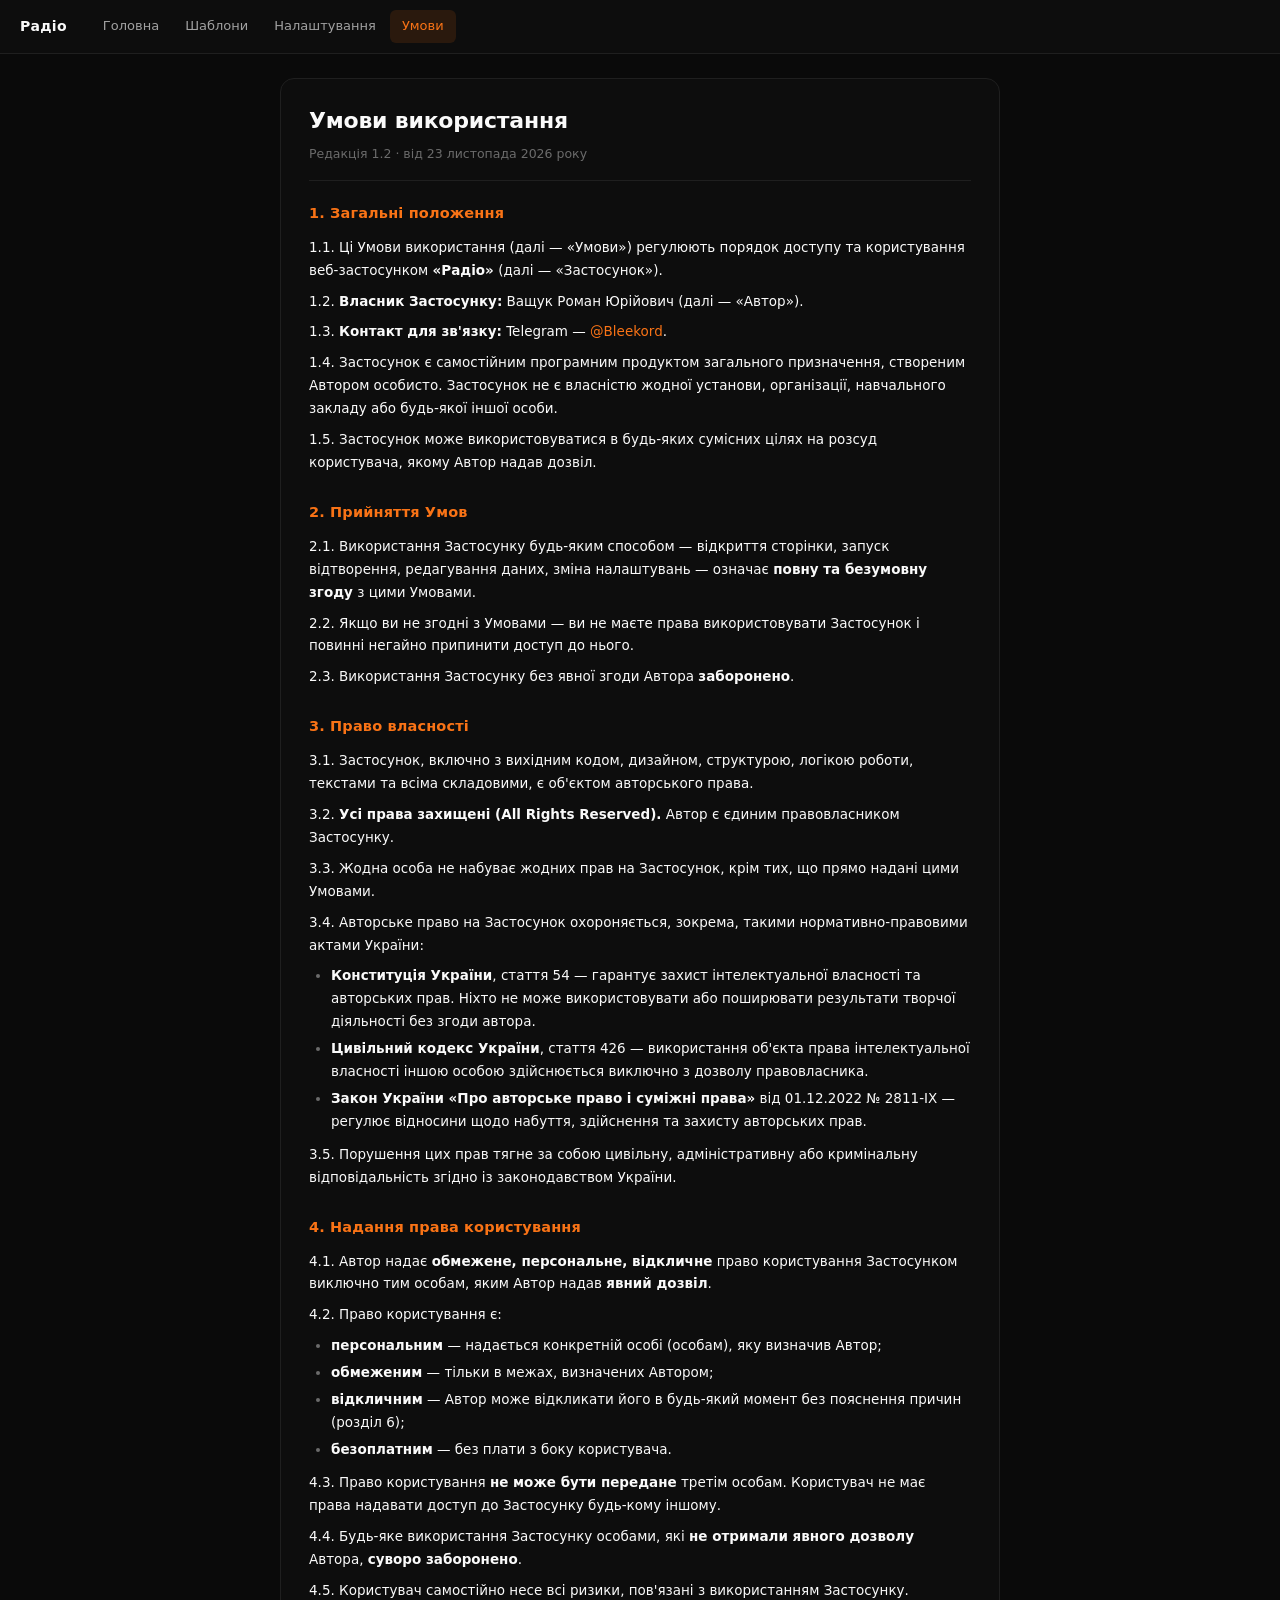
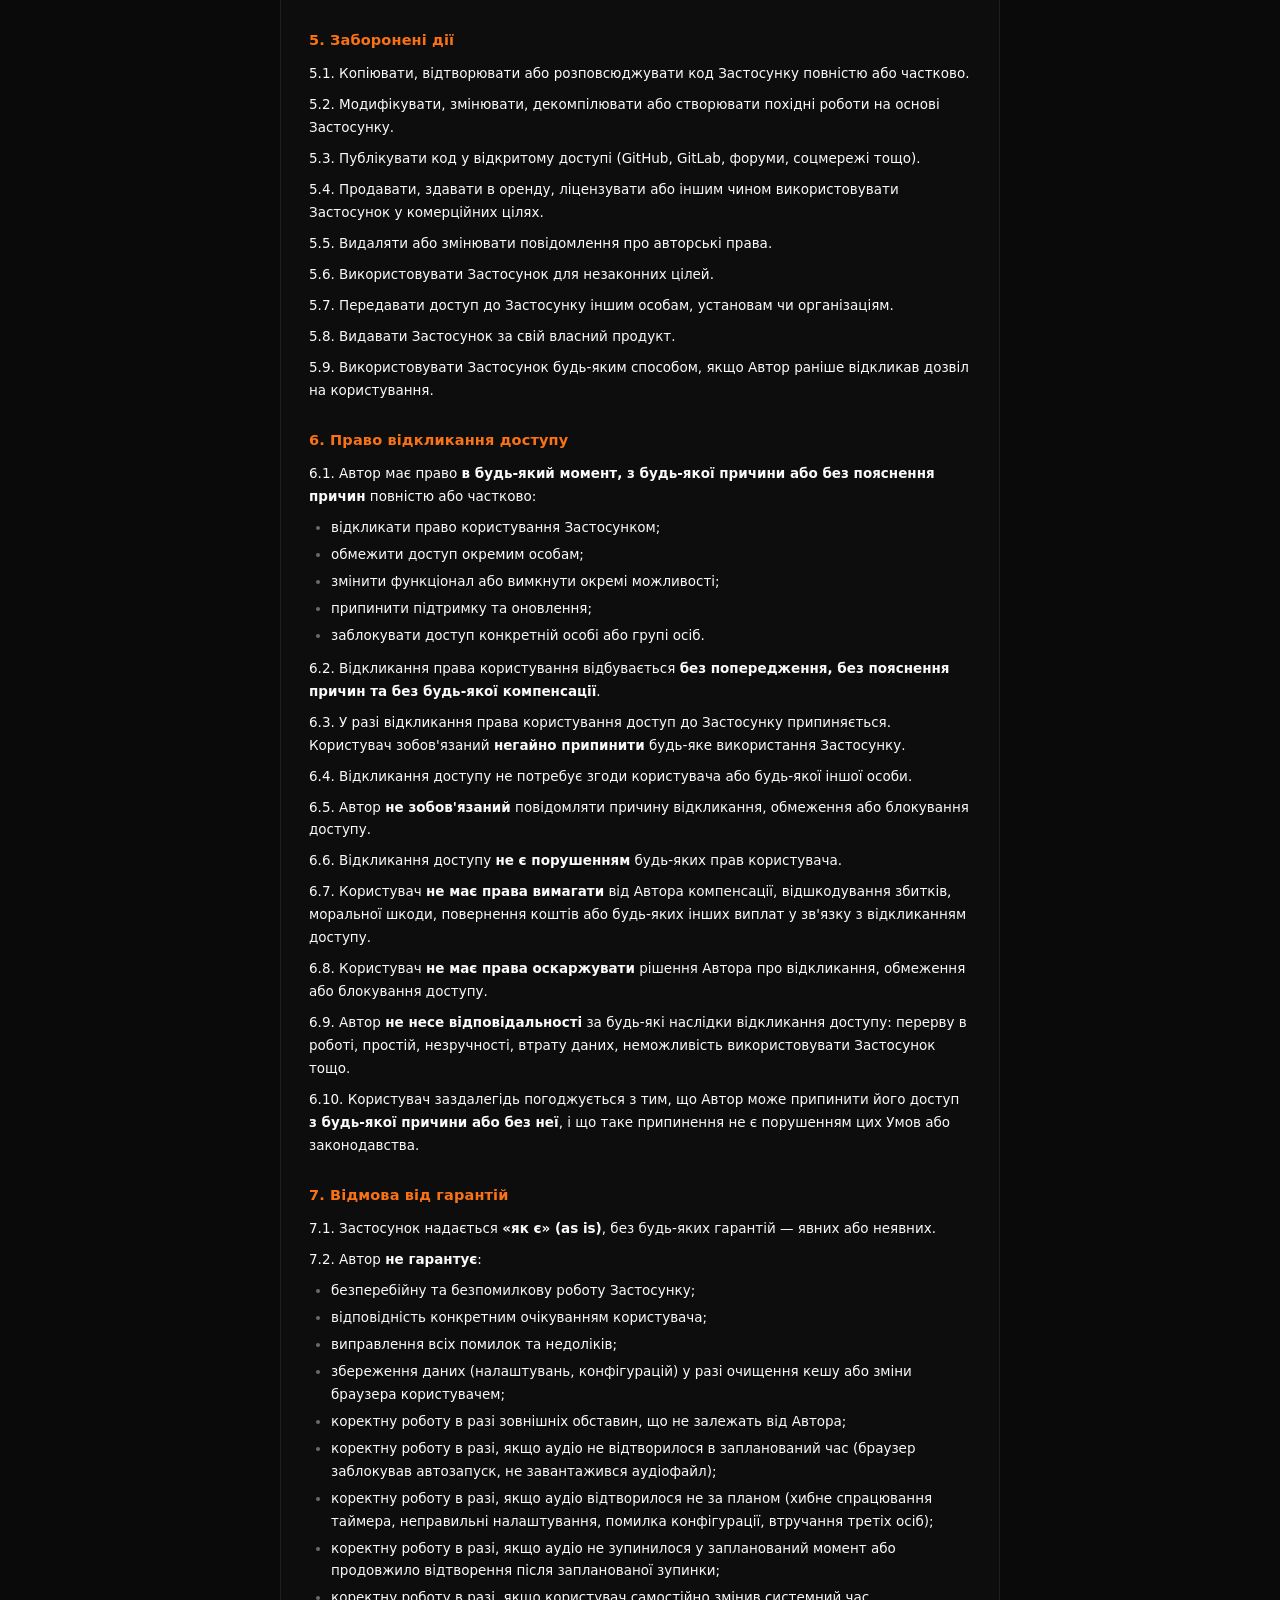
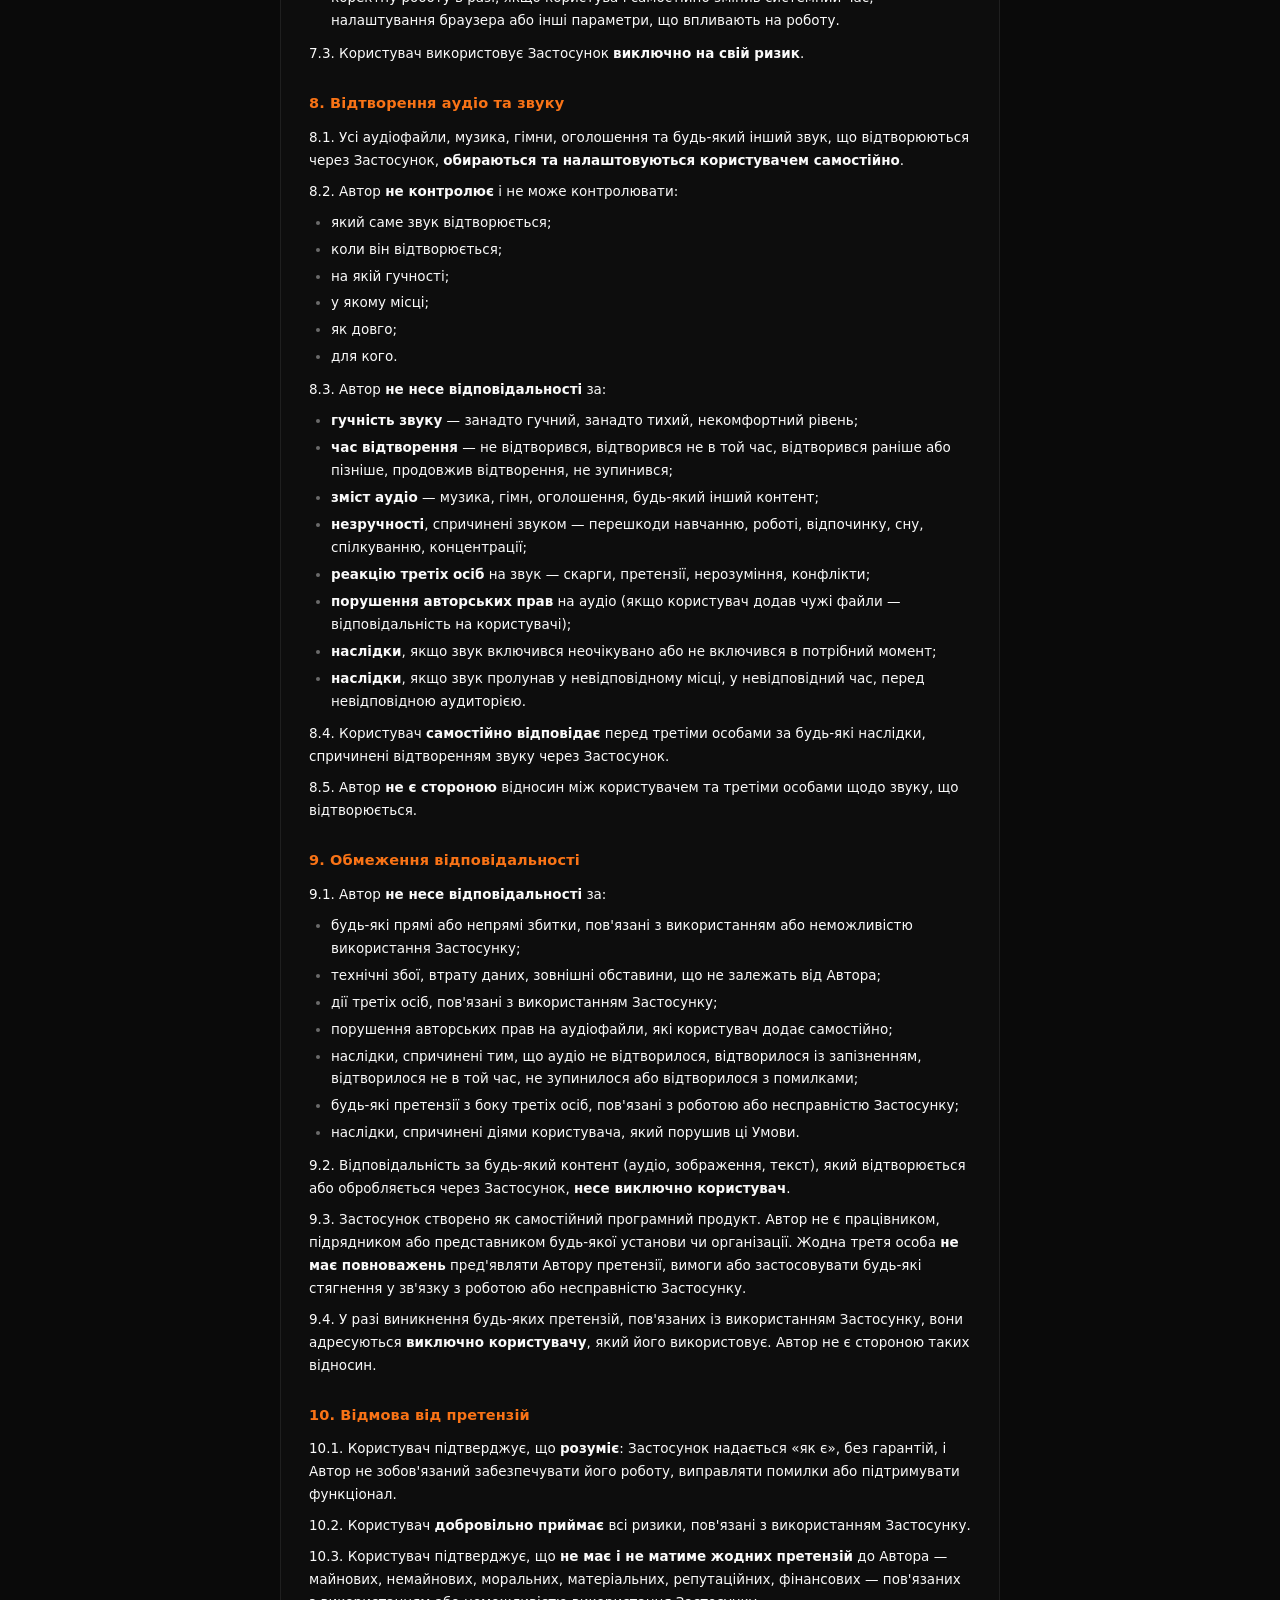
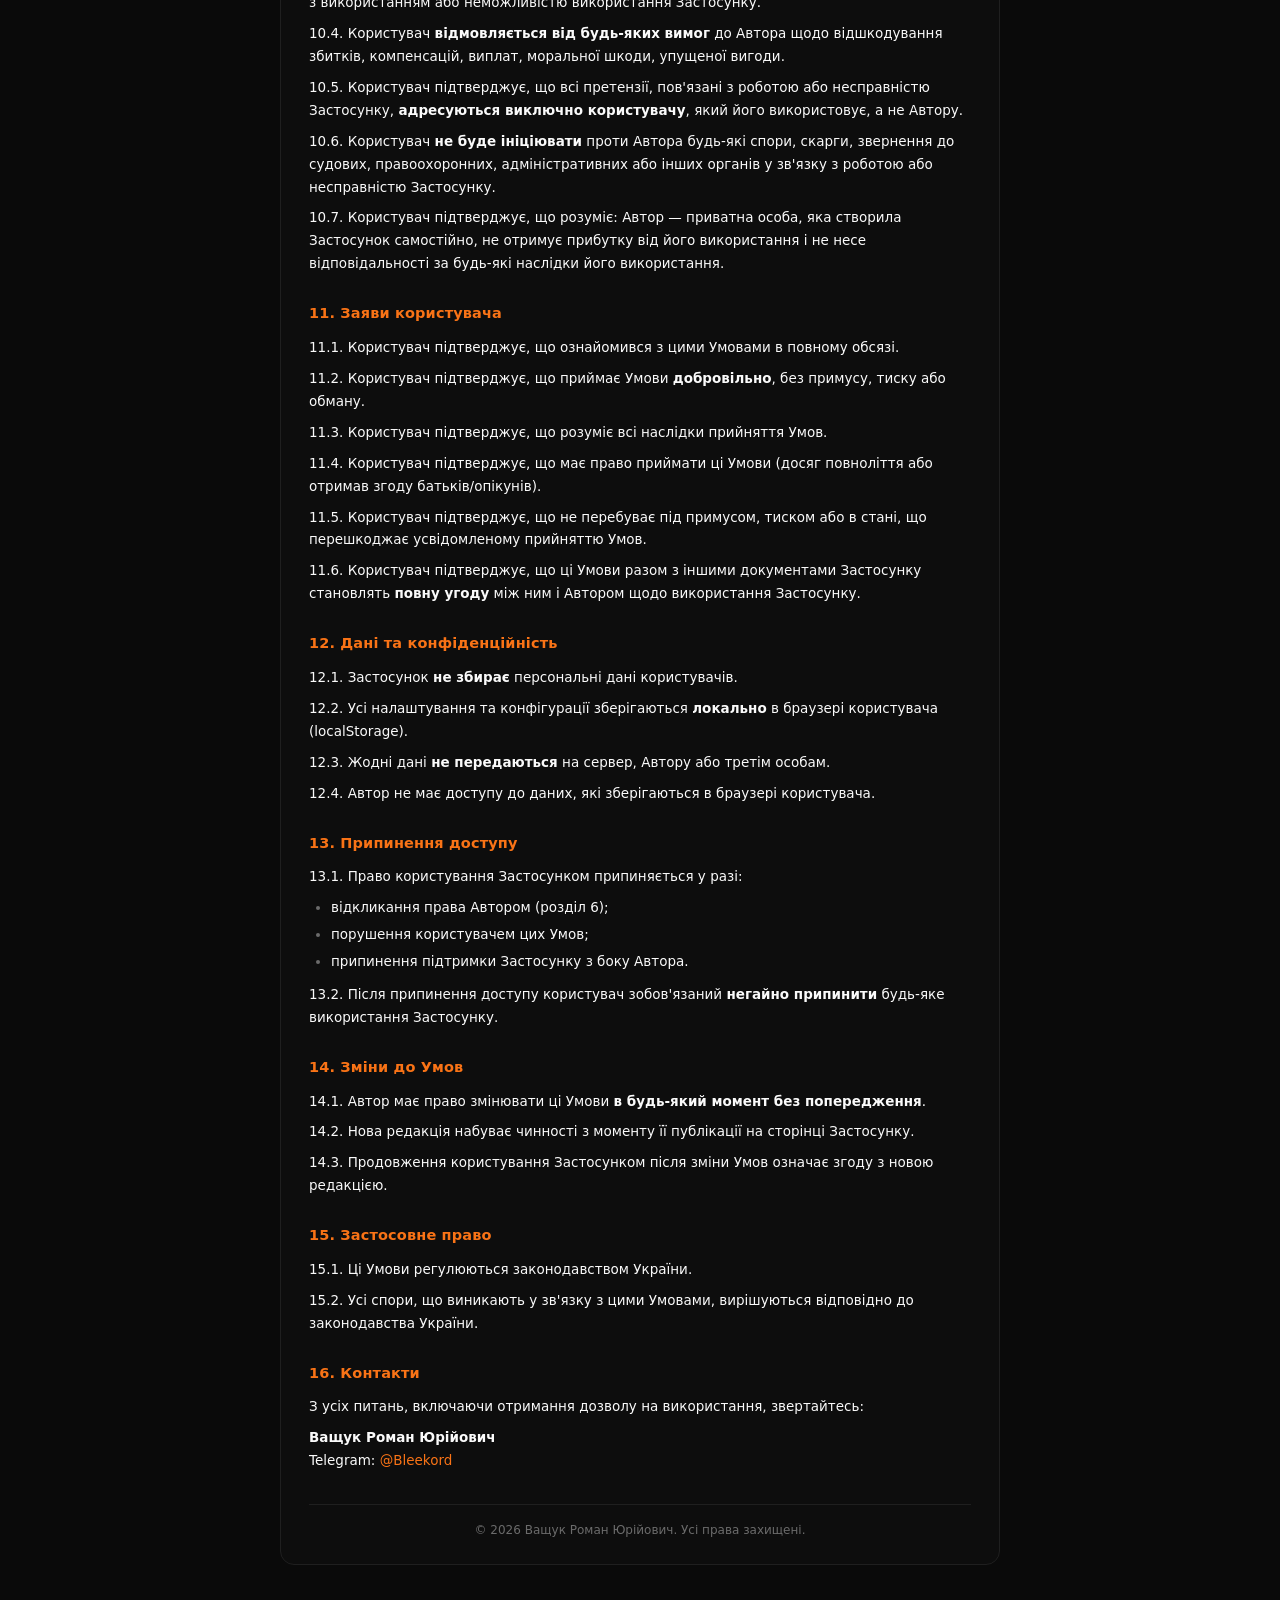
==== terms.html @ 55fcba27 "Add files via upload" ====
<!DOCTYPE html>
<html lang="uk" data-theme="dark">
<head>
  <meta charset="UTF-8">
  <meta name="viewport" content="width=device-width, initial-scale=1.0">
  <title>Умови використання — Радіо</title>
  <link rel="stylesheet" href="css/terms.css">
  <link rel="stylesheet" href="css/header.css">
</head>
<body>

  <header class="header">
    <h1>Радіо</h1>
    <nav>
      <a href="index.html">Головна</a>
      <a href="templates.html">Шаблони</a>
      <a href="settings.html">Налаштування</a>
      <a href="terms.html" class="active">Умови</a>
    </nav>
  </header>

  <main class="container">

    <article class="card terms-card">
      <header class="terms-head">
        <h1 class="page-title">Умови використання</h1>
        <p class="page-sub">Редакція 1.2 · від 23 листопада 2026 року</p>
      </header>

      <div class="terms-body">

        <h2>1. Загальні положення</h2>
        <p>1.1. Ці Умови використання (далі — «Умови») регулюють порядок доступу та користування веб-застосунком <strong>«Радіо»</strong> (далі — «Застосунок»).</p>
        <p>1.2. <strong>Власник Застосунку:</strong> Ващук Роман Юрійович (далі — «Автор»).</p>
        <p>1.3. <strong>Контакт для зв'язку:</strong> Telegram — <a href="https://t.me/Bleekord" target="_blank" rel="noopener">@Bleekord</a>.</p>
        <p>1.4. Застосунок є самостійним програмним продуктом загального призначення, створеним Автором особисто. Застосунок не є власністю жодної установи, організації, навчального закладу або будь-якої іншої особи.</p>
        <p>1.5. Застосунок може використовуватися в будь-яких сумісних цілях на розсуд користувача, якому Автор надав дозвіл.</p>

        <h2>2. Прийняття Умов</h2>
        <p>2.1. Використання Застосунку будь-яким способом — відкриття сторінки, запуск відтворення, редагування даних, зміна налаштувань — означає <strong>повну та безумовну згоду</strong> з цими Умовами.</p>
        <p>2.2. Якщо ви не згодні з Умовами — ви не маєте права використовувати Застосунок і повинні негайно припинити доступ до нього.</p>
        <p>2.3. Використання Застосунку без явної згоди Автора <strong>заборонено</strong>.</p>

        <h2>3. Право власності</h2>
        <p>3.1. Застосунок, включно з вихідним кодом, дизайном, структурою, логікою роботи, текстами та всіма складовими, є об'єктом авторського права.</p>
        <p>3.2. <strong>Усі права захищені (All Rights Reserved).</strong> Автор є єдиним правовласником Застосунку.</p>
        <p>3.3. Жодна особа не набуває жодних прав на Застосунок, крім тих, що прямо надані цими Умовами.</p>
        <p>3.4. Авторське право на Застосунок охороняється, зокрема, такими нормативно-правовими актами України:</p>
        <ul>
          <li><strong>Конституція України</strong>, стаття 54 — гарантує захист інтелектуальної власності та авторських прав. Ніхто не може використовувати або поширювати результати творчої діяльності без згоди автора.</li>
          <li><strong>Цивільний кодекс України</strong>, стаття 426 — використання об'єкта права інтелектуальної власності іншою особою здійснюється виключно з дозволу правовласника.</li>
          <li><strong>Закон України «Про авторське право і суміжні права»</strong> від 01.12.2022 № 2811-IX — регулює відносини щодо набуття, здійснення та захисту авторських прав.</li>
        </ul>
        <p>3.5. Порушення цих прав тягне за собою цивільну, адміністративну або кримінальну відповідальність згідно із законодавством України.</p>

        <h2>4. Надання права користування</h2>
        <p>4.1. Автор надає <strong>обмежене, персональне, відкличне</strong> право користування Застосунком виключно тим особам, яким Автор надав <strong>явний дозвіл</strong>.</p>
        <p>4.2. Право користування є:</p>
        <ul>
          <li><strong>персональним</strong> — надається конкретній особі (особам), яку визначив Автор;</li>
          <li><strong>обмеженим</strong> — тільки в межах, визначених Автором;</li>
          <li><strong>відкличним</strong> — Автор може відкликати його в будь-який момент без пояснення причин (розділ 6);</li>
          <li><strong>безоплатним</strong> — без плати з боку користувача.</li>
        </ul>
        <p>4.3. Право користування <strong>не може бути передане</strong> третім особам. Користувач не має права надавати доступ до Застосунку будь-кому іншому.</p>
        <p>4.4. Будь-яке використання Застосунку особами, які <strong>не отримали явного дозволу</strong> Автора, <strong>суворо заборонено</strong>.</p>
        <p>4.5. Користувач самостійно несе всі ризики, пов'язані з використанням Застосунку.</p>

        <h2>5. Заборонені дії</h2>
        <p>5.1. Копіювати, відтворювати або розповсюджувати код Застосунку повністю або частково.</p>
        <p>5.2. Модифікувати, змінювати, декомпілювати або створювати похідні роботи на основі Застосунку.</p>
        <p>5.3. Публікувати код у відкритому доступі (GitHub, GitLab, форуми, соцмережі тощо).</p>
        <p>5.4. Продавати, здавати в оренду, ліцензувати або іншим чином використовувати Застосунок у комерційних цілях.</p>
        <p>5.5. Видаляти або змінювати повідомлення про авторські права.</p>
        <p>5.6. Використовувати Застосунок для незаконних цілей.</p>
        <p>5.7. Передавати доступ до Застосунку іншим особам, установам чи організаціям.</p>
        <p>5.8. Видавати Застосунок за свій власний продукт.</p>
        <p>5.9. Використовувати Застосунок будь-яким способом, якщо Автор раніше відкликав дозвіл на користування.</p>

        <h2>6. Право відкликання доступу</h2>
        <p>6.1. Автор має право <strong>в будь-який момент, з будь-якої причини або без пояснення причин</strong> повністю або частково:</p>
        <ul>
          <li>відкликати право користування Застосунком;</li>
          <li>обмежити доступ окремим особам;</li>
          <li>змінити функціонал або вимкнути окремі можливості;</li>
          <li>припинити підтримку та оновлення;</li>
          <li>заблокувати доступ конкретній особі або групі осіб.</li>
        </ul>
        <p>6.2. Відкликання права користування відбувається <strong>без попередження, без пояснення причин та без будь-якої компенсації</strong>.</p>
        <p>6.3. У разі відкликання права користування доступ до Застосунку припиняється. Користувач зобов'язаний <strong>негайно припинити</strong> будь-яке використання Застосунку.</p>
        <p>6.4. Відкликання доступу не потребує згоди користувача або будь-якої іншої особи.</p>
        <p>6.5. Автор <strong>не зобов'язаний</strong> повідомляти причину відкликання, обмеження або блокування доступу.</p>
        <p>6.6. Відкликання доступу <strong>не є порушенням</strong> будь-яких прав користувача.</p>
        <p>6.7. Користувач <strong>не має права вимагати</strong> від Автора компенсації, відшкодування збитків, моральної шкоди, повернення коштів або будь-яких інших виплат у зв'язку з відкликанням доступу.</p>
        <p>6.8. Користувач <strong>не має права оскаржувати</strong> рішення Автора про відкликання, обмеження або блокування доступу.</p>
        <p>6.9. Автор <strong>не несе відповідальності</strong> за будь-які наслідки відкликання доступу: перерву в роботі, простій, незручності, втрату даних, неможливість використовувати Застосунок тощо.</p>
        <p>6.10. Користувач заздалегідь погоджується з тим, що Автор може припинити його доступ <strong>з будь-якої причини або без неї</strong>, і що таке припинення не є порушенням цих Умов або законодавства.</p>

        <h2>7. Відмова від гарантій</h2>
        <p>7.1. Застосунок надається <strong>«як є» (as is)</strong>, без будь-яких гарантій — явних або неявних.</p>
        <p>7.2. Автор <strong>не гарантує</strong>:</p>
        <ul>
          <li>безперебійну та безпомилкову роботу Застосунку;</li>
          <li>відповідність конкретним очікуванням користувача;</li>
          <li>виправлення всіх помилок та недоліків;</li>
          <li>збереження даних (налаштувань, конфігурацій) у разі очищення кешу або зміни браузера користувачем;</li>
          <li>коректну роботу в разі зовнішніх обставин, що не залежать від Автора;</li>
          <li>коректну роботу в разі, якщо аудіо не відтворилося в запланований час (браузер заблокував автозапуск, не завантажився аудіофайл);</li>
          <li>коректну роботу в разі, якщо аудіо відтворилося не за планом (хибне спрацювання таймера, неправильні налаштування, помилка конфігурації, втручання третіх осіб);</li>
          <li>коректну роботу в разі, якщо аудіо не зупинилося у запланований момент або продовжило відтворення після запланованої зупинки;</li>
          <li>коректну роботу в разі, якщо користувач самостійно змінив системний час, налаштування браузера або інші параметри, що впливають на роботу.</li>
        </ul>
        <p>7.3. Користувач використовує Застосунок <strong>виключно на свій ризик</strong>.</p>

        <h2>8. Відтворення аудіо та звуку</h2>
        <p>8.1. Усі аудіофайли, музика, гімни, оголошення та будь-який інший звук, що відтворюються через Застосунок, <strong>обираються та налаштовуються користувачем самостійно</strong>.</p>
        <p>8.2. Автор <strong>не контролює</strong> і не може контролювати:</p>
        <ul>
          <li>який саме звук відтворюється;</li>
          <li>коли він відтворюється;</li>
          <li>на якій гучності;</li>
          <li>у якому місці;</li>
          <li>як довго;</li>
          <li>для кого.</li>
        </ul>
        <p>8.3. Автор <strong>не несе відповідальності</strong> за:</p>
        <ul>
          <li><strong>гучність звуку</strong> — занадто гучний, занадто тихий, некомфортний рівень;</li>
          <li><strong>час відтворення</strong> — не відтворився, відтворився не в той час, відтворився раніше або пізніше, продовжив відтворення, не зупинився;</li>
          <li><strong>зміст аудіо</strong> — музика, гімн, оголошення, будь-який інший контент;</li>
          <li><strong>незручності</strong>, спричинені звуком — перешкоди навчанню, роботі, відпочинку, сну, спілкуванню, концентрації;</li>
          <li><strong>реакцію третіх осіб</strong> на звук — скарги, претензії, нерозуміння, конфлікти;</li>
          <li><strong>порушення авторських прав</strong> на аудіо (якщо користувач додав чужі файли — відповідальність на користувачі);</li>
          <li><strong>наслідки</strong>, якщо звук включився неочікувано або не включився в потрібний момент;</li>
          <li><strong>наслідки</strong>, якщо звук пролунав у невідповідному місці, у невідповідний час, перед невідповідною аудиторією.</li>
        </ul>
        <p>8.4. Користувач <strong>самостійно відповідає</strong> перед третіми особами за будь-які наслідки, спричинені відтворенням звуку через Застосунок.</p>
        <p>8.5. Автор <strong>не є стороною</strong> відносин між користувачем та третіми особами щодо звуку, що відтворюється.</p>

        <h2>9. Обмеження відповідальності</h2>
        <p>9.1. Автор <strong>не несе відповідальності</strong> за:</p>
        <ul>
          <li>будь-які прямі або непрямі збитки, пов'язані з використанням або неможливістю використання Застосунку;</li>
          <li>технічні збої, втрату даних, зовнішні обставини, що не залежать від Автора;</li>
          <li>дії третіх осіб, пов'язані з використанням Застосунку;</li>
          <li>порушення авторських прав на аудіофайли, які користувач додає самостійно;</li>
          <li>наслідки, спричинені тим, що аудіо не відтворилося, відтворилося із запізненням, відтворилося не в той час, не зупинилося або відтворилося з помилками;</li>
          <li>будь-які претензії з боку третіх осіб, пов'язані з роботою або несправністю Застосунку;</li>
          <li>наслідки, спричинені діями користувача, який порушив ці Умови.</li>
        </ul>
        <p>9.2. Відповідальність за будь-який контент (аудіо, зображення, текст), який відтворюється або обробляється через Застосунок, <strong>несе виключно користувач</strong>.</p>
        <p>9.3. Застосунок створено як самостійний програмний продукт. Автор не є працівником, підрядником або представником будь-якої установи чи організації. Жодна третя особа <strong>не має повноважень</strong> пред'являти Автору претензії, вимоги або застосовувати будь-які стягнення у зв'язку з роботою або несправністю Застосунку.</p>
        <p>9.4. У разі виникнення будь-яких претензій, пов'язаних із використанням Застосунку, вони адресуються <strong>виключно користувачу</strong>, який його використовує. Автор не є стороною таких відносин.</p>

        <h2>10. Відмова від претензій</h2>
        <p>10.1. Користувач підтверджує, що <strong>розуміє</strong>: Застосунок надається «як є», без гарантій, і Автор не зобов'язаний забезпечувати його роботу, виправляти помилки або підтримувати функціонал.</p>
        <p>10.2. Користувач <strong>добровільно приймає</strong> всі ризики, пов'язані з використанням Застосунку.</p>
        <p>10.3. Користувач підтверджує, що <strong>не має і не матиме жодних претензій</strong> до Автора — майнових, немайнових, моральних, матеріальних, репутаційних, фінансових — пов'язаних з використанням або неможливістю використання Застосунку.</p>
        <p>10.4. Користувач <strong>відмовляється від будь-яких вимог</strong> до Автора щодо відшкодування збитків, компенсацій, виплат, моральної шкоди, упущеної вигоди.</p>
        <p>10.5. Користувач підтверджує, що всі претензії, пов'язані з роботою або несправністю Застосунку, <strong>адресуються виключно користувачу</strong>, який його використовує, а не Автору.</p>
        <p>10.6. Користувач <strong>не буде ініціювати</strong> проти Автора будь-які спори, скарги, звернення до судових, правоохоронних, адміністративних або інших органів у зв'язку з роботою або несправністю Застосунку.</p>
        <p>10.7. Користувач підтверджує, що розуміє: Автор — приватна особа, яка створила Застосунок самостійно, не отримує прибутку від його використання і не несе відповідальності за будь-які наслідки його використання.</p>

        <h2>11. Заяви користувача</h2>
        <p>11.1. Користувач підтверджує, що ознайомився з цими Умовами в повному обсязі.</p>
        <p>11.2. Користувач підтверджує, що приймає Умови <strong>добровільно</strong>, без примусу, тиску або обману.</p>
        <p>11.3. Користувач підтверджує, що розуміє всі наслідки прийняття Умов.</p>
        <p>11.4. Користувач підтверджує, що має право приймати ці Умови (досяг повноліття або отримав згоду батьків/опікунів).</p>
        <p>11.5. Користувач підтверджує, що не перебуває під примусом, тиском або в стані, що перешкоджає усвідомленому прийняттю Умов.</p>
        <p>11.6. Користувач підтверджує, що ці Умови разом з іншими документами Застосунку становлять <strong>повну угоду</strong> між ним і Автором щодо використання Застосунку.</p>

        <h2>12. Дані та конфіденційність</h2>
        <p>12.1. Застосунок <strong>не збирає</strong> персональні дані користувачів.</p>
        <p>12.2. Усі налаштування та конфігурації зберігаються <strong>локально</strong> в браузері користувача (localStorage).</p>
        <p>12.3. Жодні дані <strong>не передаються</strong> на сервер, Автору або третім особам.</p>
        <p>12.4. Автор не має доступу до даних, які зберігаються в браузері користувача.</p>

        <h2>13. Припинення доступу</h2>
        <p>13.1. Право користування Застосунком припиняється у разі:</p>
        <ul>
          <li>відкликання права Автором (розділ 6);</li>
          <li>порушення користувачем цих Умов;</li>
          <li>припинення підтримки Застосунку з боку Автора.</li>
        </ul>
        <p>13.2. Після припинення доступу користувач зобов'язаний <strong>негайно припинити</strong> будь-яке використання Застосунку.</p>

        <h2>14. Зміни до Умов</h2>
        <p>14.1. Автор має право змінювати ці Умови <strong>в будь-який момент без попередження</strong>.</p>
        <p>14.2. Нова редакція набуває чинності з моменту її публікації на сторінці Застосунку.</p>
        <p>14.3. Продовження користування Застосунком після зміни Умов означає згоду з новою редакцією.</p>

        <h2>15. Застосовне право</h2>
        <p>15.1. Ці Умови регулюються законодавством України.</p>
        <p>15.2. Усі спори, що виникають у зв'язку з цими Умовами, вирішуються відповідно до законодавства України.</p>

        <h2>16. Контакти</h2>
        <p>З усіх питань, включаючи отримання дозволу на використання, звертайтесь:</p>
        <p><strong>Ващук Роман Юрійович</strong><br>
        Telegram: <a href="https://t.me/Bleekord" target="_blank" rel="noopener">@Bleekord</a></p>

      </div>

      <footer class="terms-foot">
        © 2026 Ващук Роман Юрійович. Усі права захищені.
      </footer>
    </article>

  </main>

</body>
</html>
---- css/terms.css ----
/* ============================================================
   terms.css — стилі сторінки «Умови використання»
   ============================================================ */

:root,
:root[data-theme="dark"] {
  --bg-primary:    #0A0A0A;
  --bg-secondary-1:#0D0D0D;
  --bg-secondary-2:#121212;
  --bg-elevated:   #1A1A1A;

  --border-1:      #1F1F1F;
  --border-2:      #2B2B2B;
  --border-focus:  #F97316;

  --text-primary:  #FAFAFA;
  --text-secondary:#A1A1A1;
  --text-muted:    #6B6B6B;
  --text-on-accent:#0A0A0A;

  --accent:        #F97316;
  --accent-hover:  #FB923C;
  --accent-subtle: rgba(249, 115, 22, 0.12);

  --radius-sm: 6px;
  --radius:    10px;
  --radius-lg: 14px;
}

*, *::before, *::after { box-sizing: border-box; }
html, body { margin: 0; padding: 0; }

body {
  font-family: system-ui, -apple-system, "Segoe UI", Roboto, sans-serif;
  background: var(--bg-primary);
  color: var(--text-primary);
  min-height: 100vh;
  font-size: 14px;
  line-height: 1.6;
  -webkit-font-smoothing: antialiased;
}

a { color: var(--accent); text-decoration: none; }
a:hover { color: var(--accent-hover); text-decoration: underline; }

/* ---------- Layout ---------- */
.container {
  max-width: 760px;
  margin: 0 auto;
  padding: 24px 20px 64px;
}

.card {
  background: var(--bg-secondary-1);
  border: 1px solid var(--border-1);
  border-radius: var(--radius-lg);
  padding: 24px 28px;
}

/* ---------- Head ---------- */
.terms-head {
  padding-bottom: 16px;
  border-bottom: 1px solid var(--border-1);
  margin-bottom: 20px;
}

.page-title {
  font-size: 22px;
  font-weight: 600;
  margin: 0 0 6px;
  letter-spacing: -0.01em;
}

.page-sub {
  font-size: 12.5px;
  color: var(--text-muted);
  margin: 0;
}

/* ---------- Body ---------- */
.terms-body {
  font-size: 13.5px;
  line-height: 1.7;
  color: var(--text-primary);
}

.terms-body h2 {
  font-size: 14.5px;
  font-weight: 600;
  color: var(--accent);
  margin: 26px 0 10px;
  letter-spacing: 0.01em;
}
.terms-body h2:first-child { margin-top: 0; }

.terms-body p {
  margin: 0 0 8px;
  color: var(--text-primary);
}

.terms-body strong {
  color: var(--text-primary);
  font-weight: 600;
}

.terms-body ul {
  margin: 6px 0 10px;
  padding-left: 22px;
  list-style: disc;
}

.terms-body ul li {
  margin-bottom: 4px;
  color: var(--text-primary);
}

.terms-body ul li::marker {
  color: var(--text-muted);
}

/* ---------- Foot ---------- */
.terms-foot {
  margin-top: 32px;
  padding-top: 16px;
  border-top: 1px solid var(--border-1);
  font-size: 12px;
  color: var(--text-muted);
  text-align: center;
}

/* ---------- Responsive ---------- */
@media (max-width: 600px) {
  .container { padding: 16px 14px 40px; }
  .card { padding: 18px 16px; }
  .page-title { font-size: 19px; }
  .terms-body { font-size: 13px; }
  .terms-body h2 { font-size: 14px; margin-top: 22px; }
}
---- css/header.css ----
/* ============================================================
   header.css — верхня навігація
   ============================================================ */

.header {
  background: var(--bg-secondary-1);
  border-bottom: 1px solid var(--border-1);
  padding: 10px 20px;
  display: flex;
  align-items: center;
  gap: 24px;
  position: sticky; top: 0; z-index: 10;
}
.header h1 {
  font-size: 14px; margin: 0; font-weight: 600;
  letter-spacing: 0.02em; white-space: nowrap;
}
.header nav { display: flex; gap: 2px; }
.header nav a {
  padding: 6px 12px;
  border-radius: var(--radius-sm);
  color: var(--text-secondary);
  font-size: 13px; font-weight: 500;
  transition: background 0.15s, color 0.15s;
}
.header nav a:hover { background: var(--bg-secondary-2); color: var(--text-primary); }
.header nav a.active { background: var(--accent-subtle); color: var(--accent); }/* ---------- Footer ---------- */
.footer {
  margin-top: 32px;
  padding: 20px 20px 24px;
  border-top: 1px solid var(--border-1);
  text-align: center;
  font-size: 12px;
  color: var(--text-muted);
  letter-spacing: 0.01em;
}
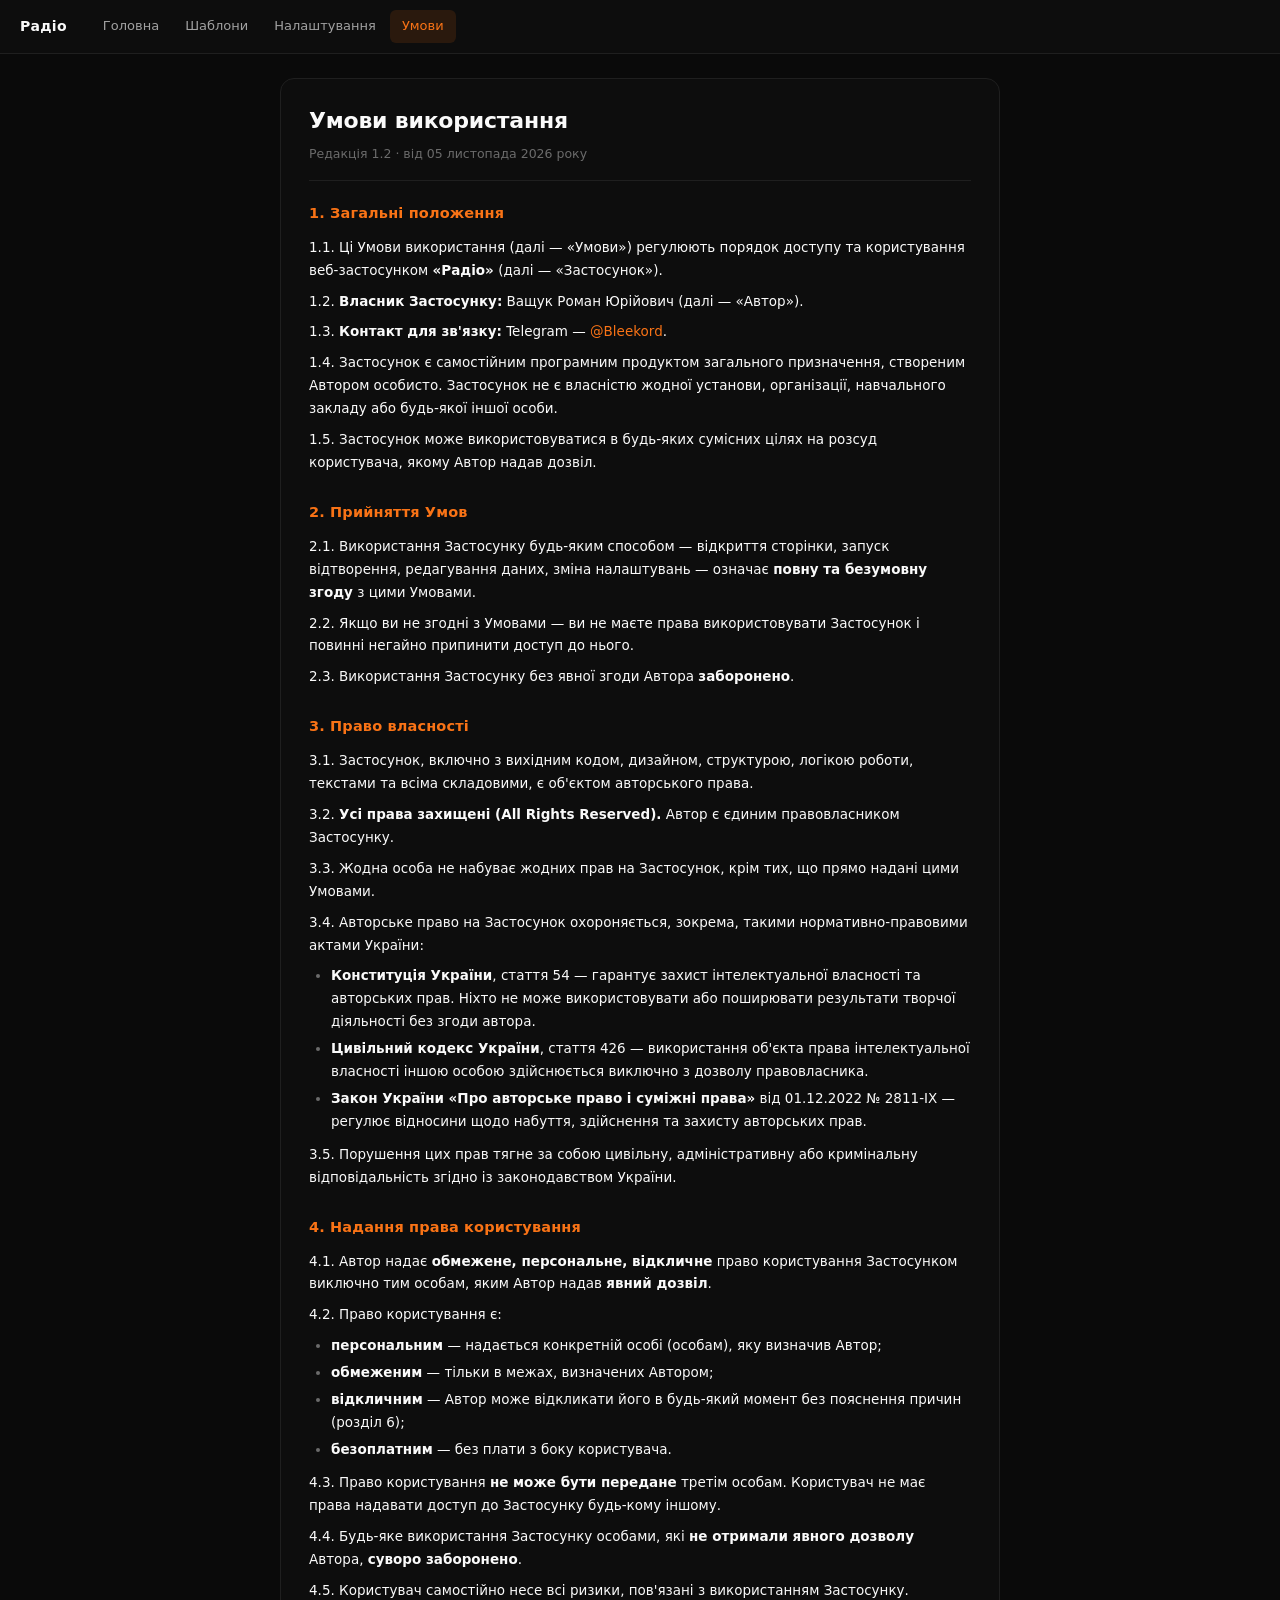
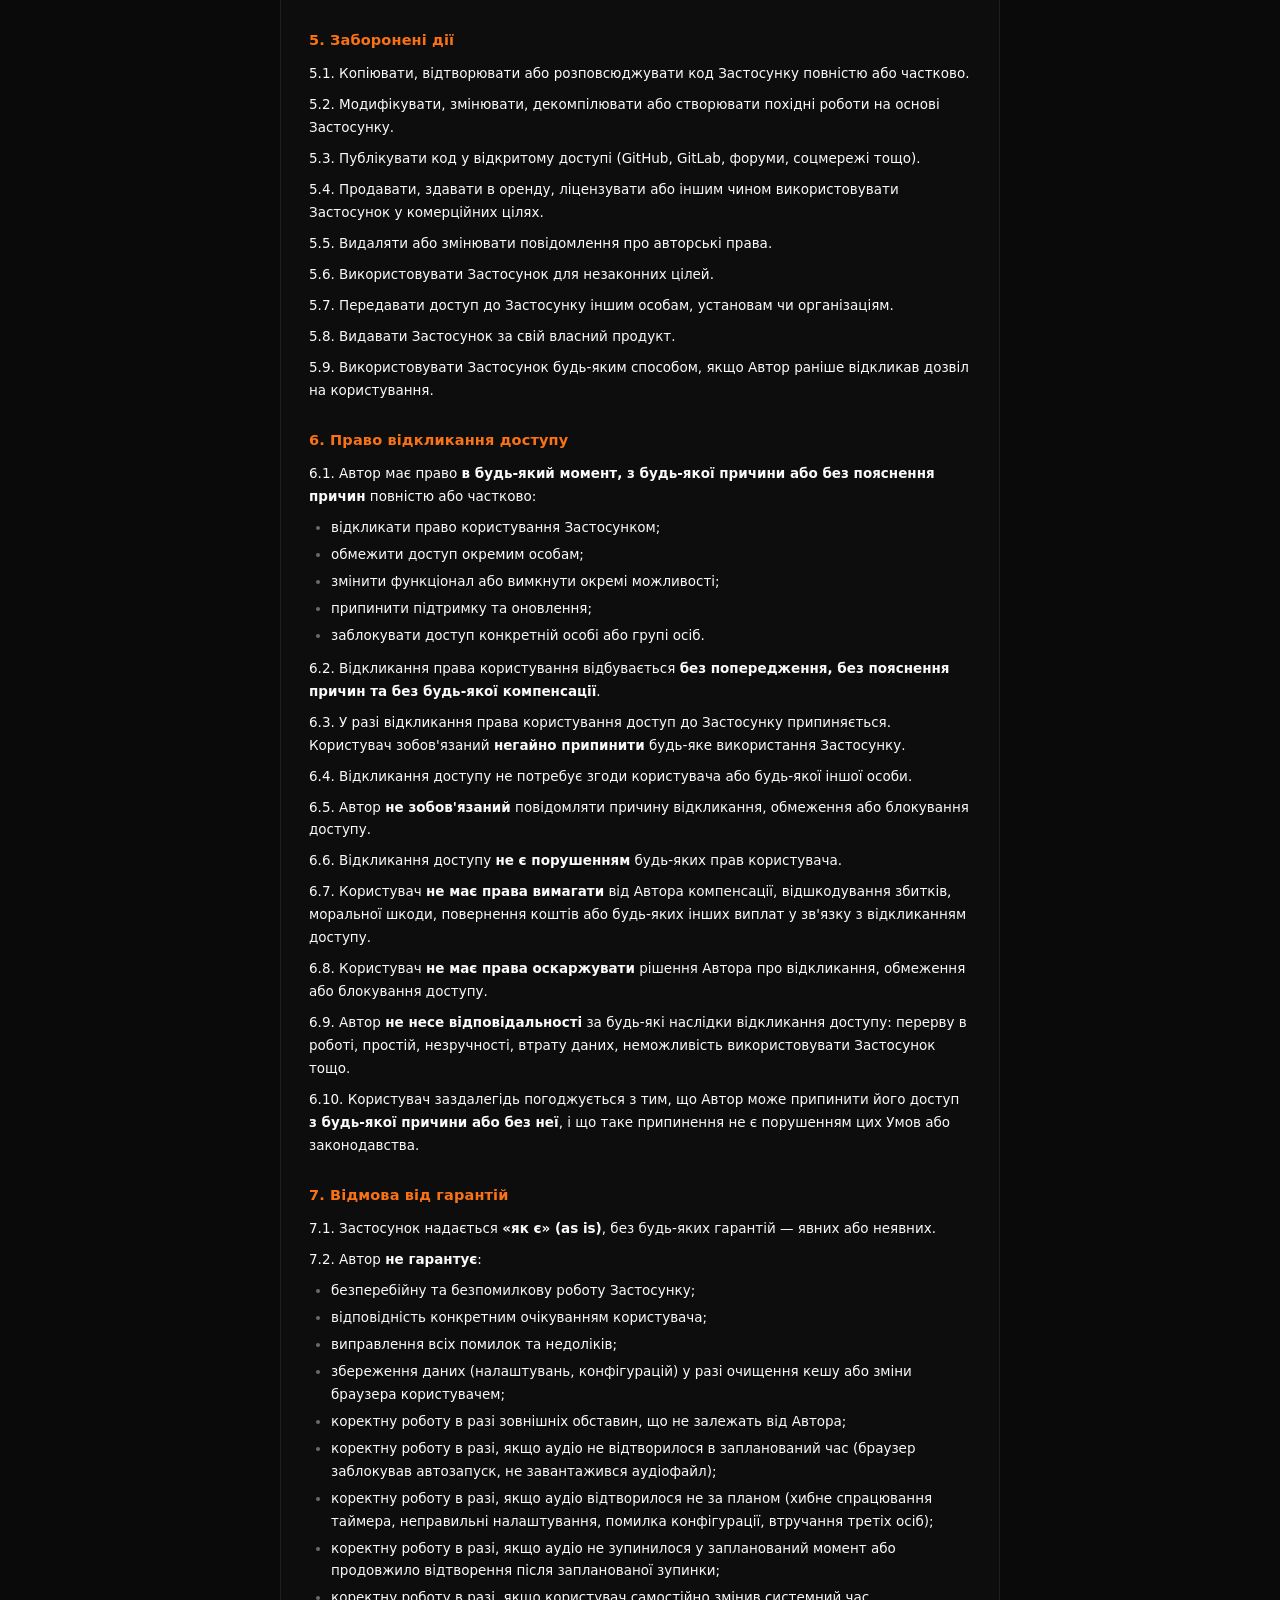
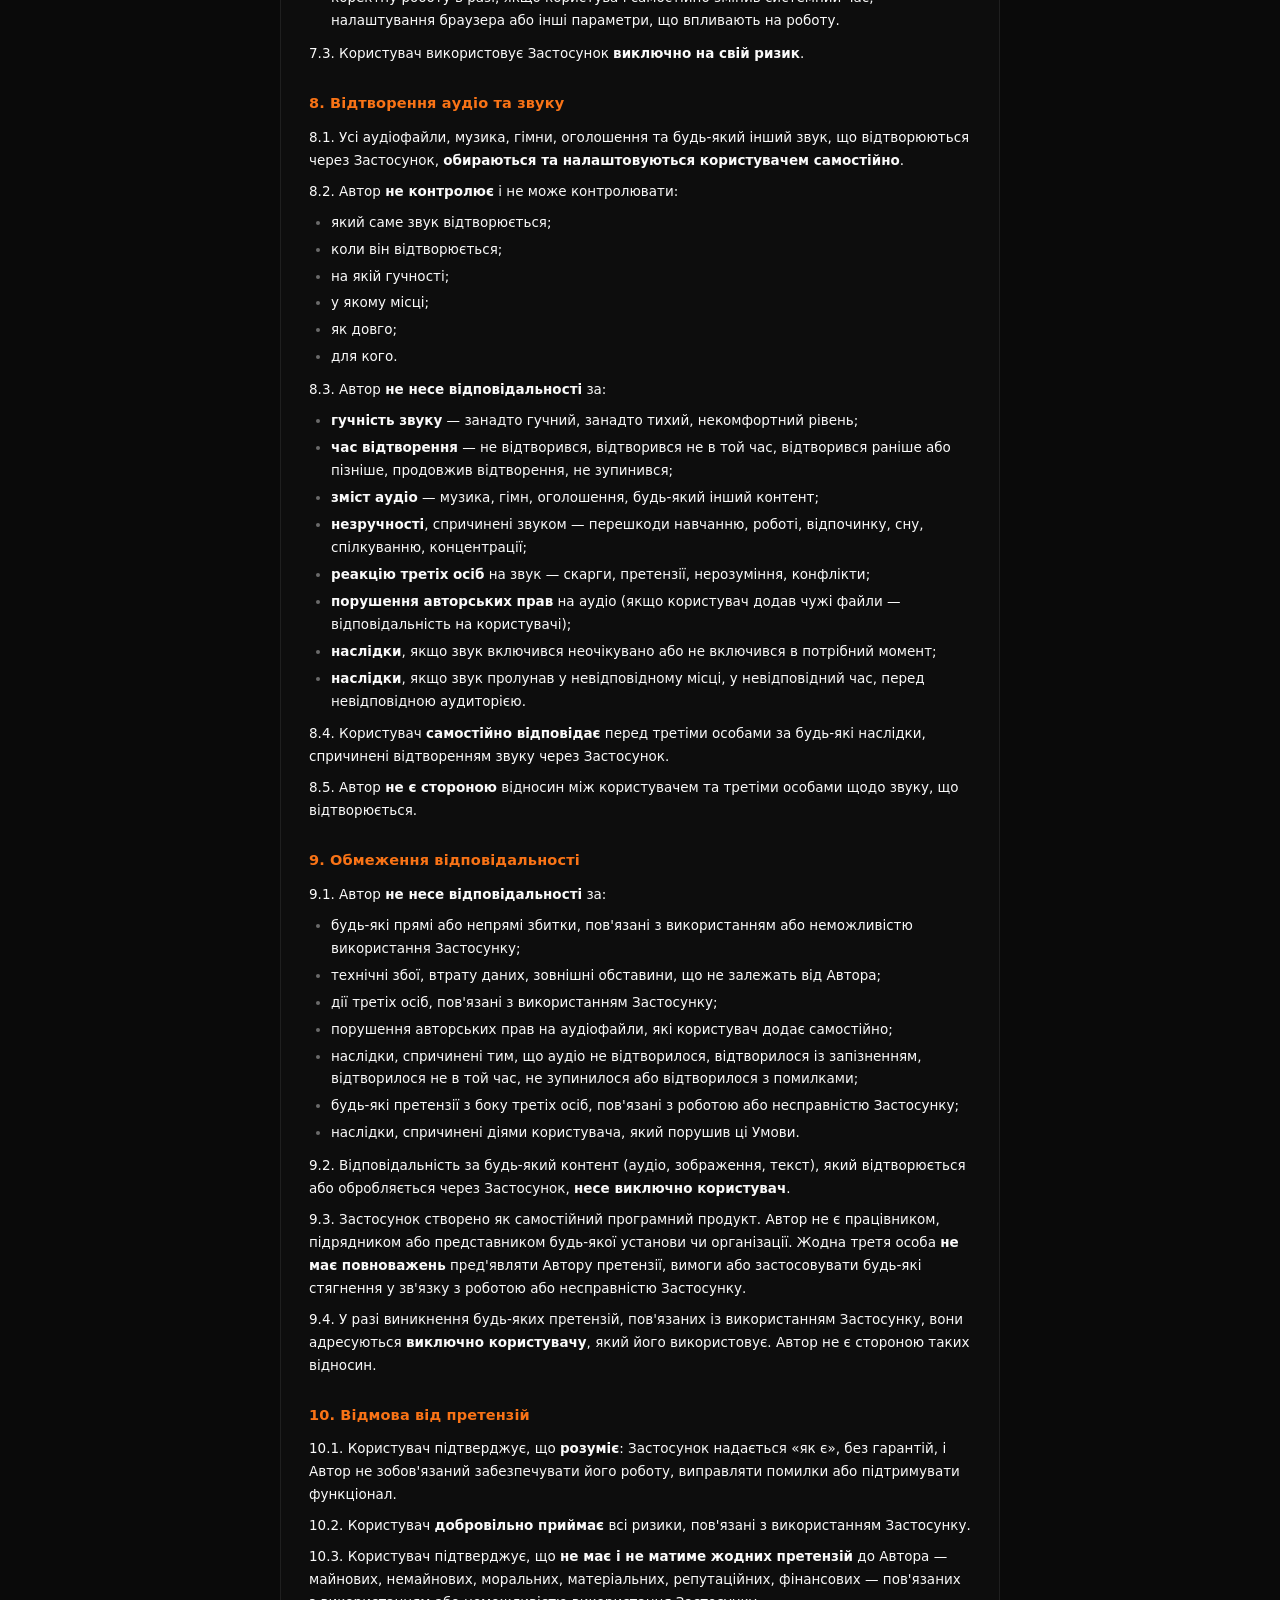
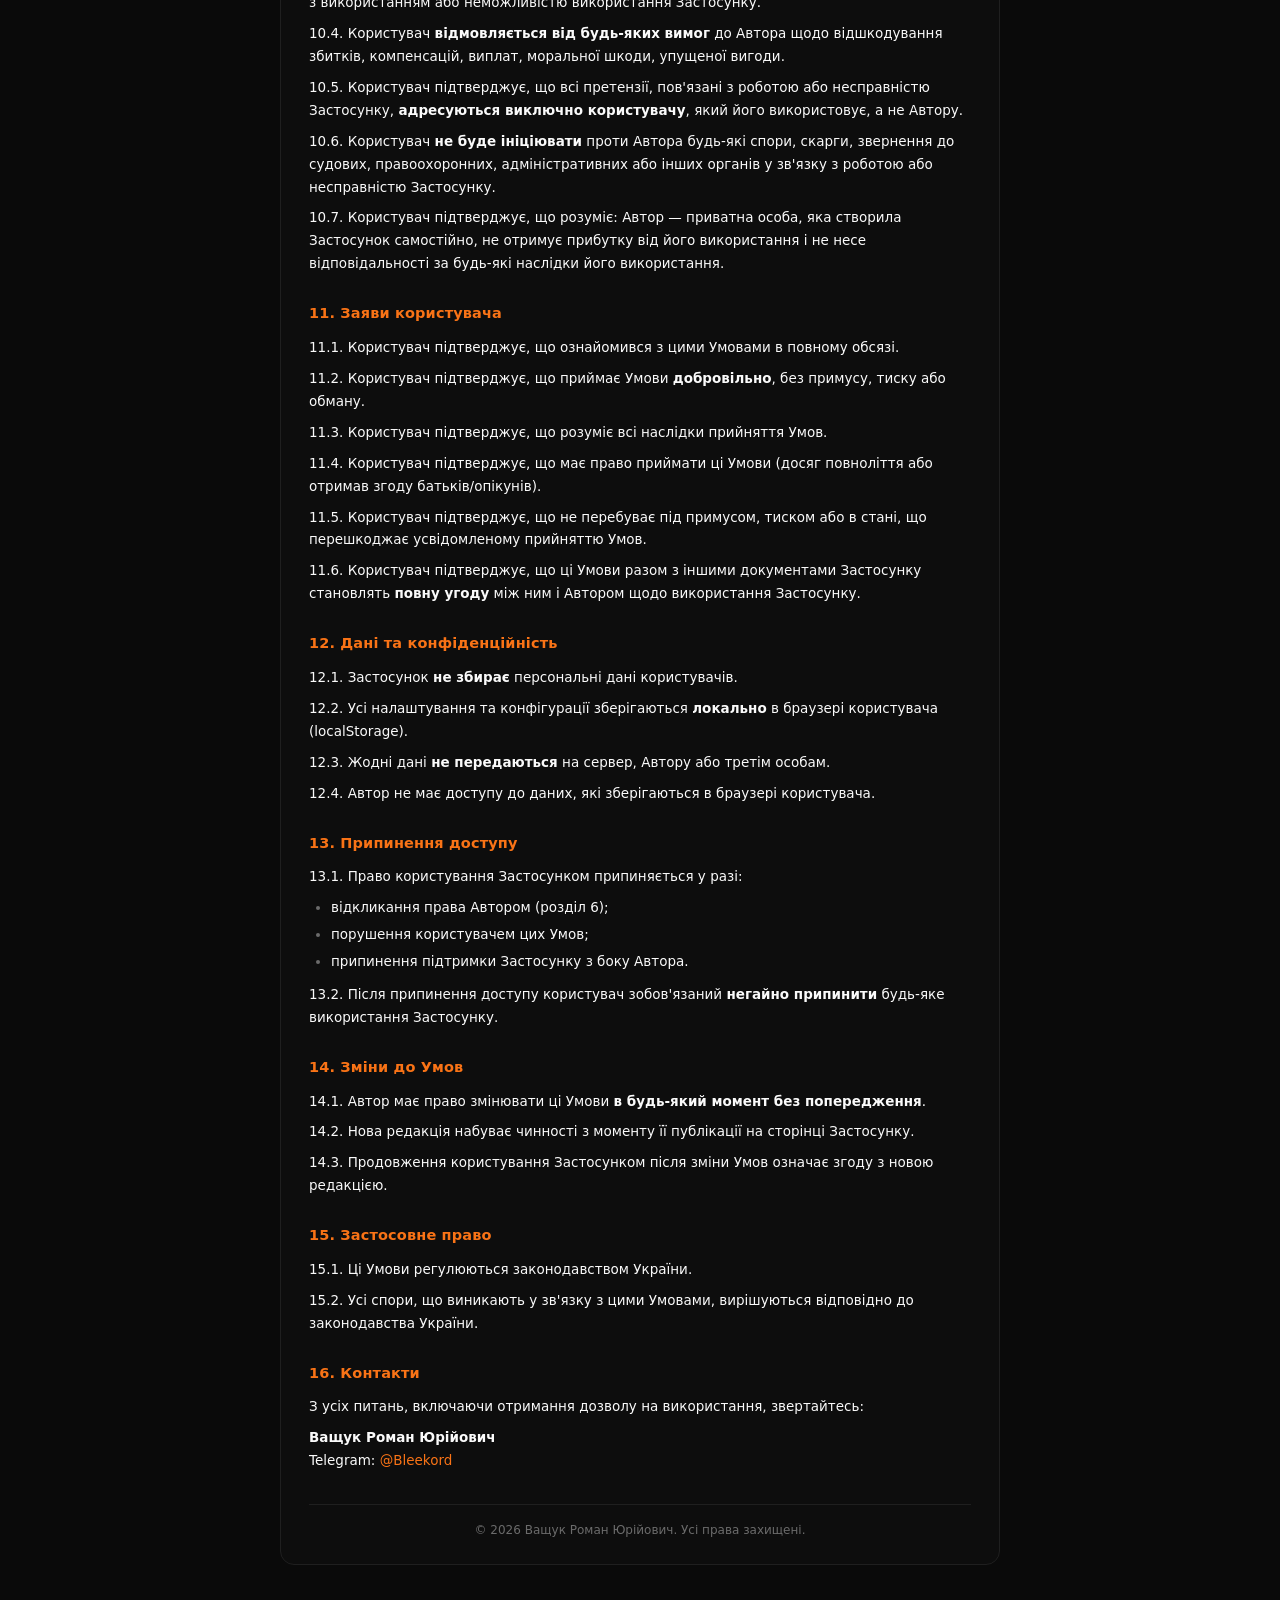
==== commit f7a60433: "Add files via upload" ====
--- a/terms.html
+++ b/terms.html
@@ -24,7 +24,7 @@
     <article class="card terms-card">
       <header class="terms-head">
         <h1 class="page-title">Умови використання</h1>
-        <p class="page-sub">Редакція 1.2 · від 23 листопада 2026 року</p>
+        <p class="page-sub">Редакція 1.2 · від 05 листопада 2026 року</p>
       </header>
 
       <div class="terms-body">
